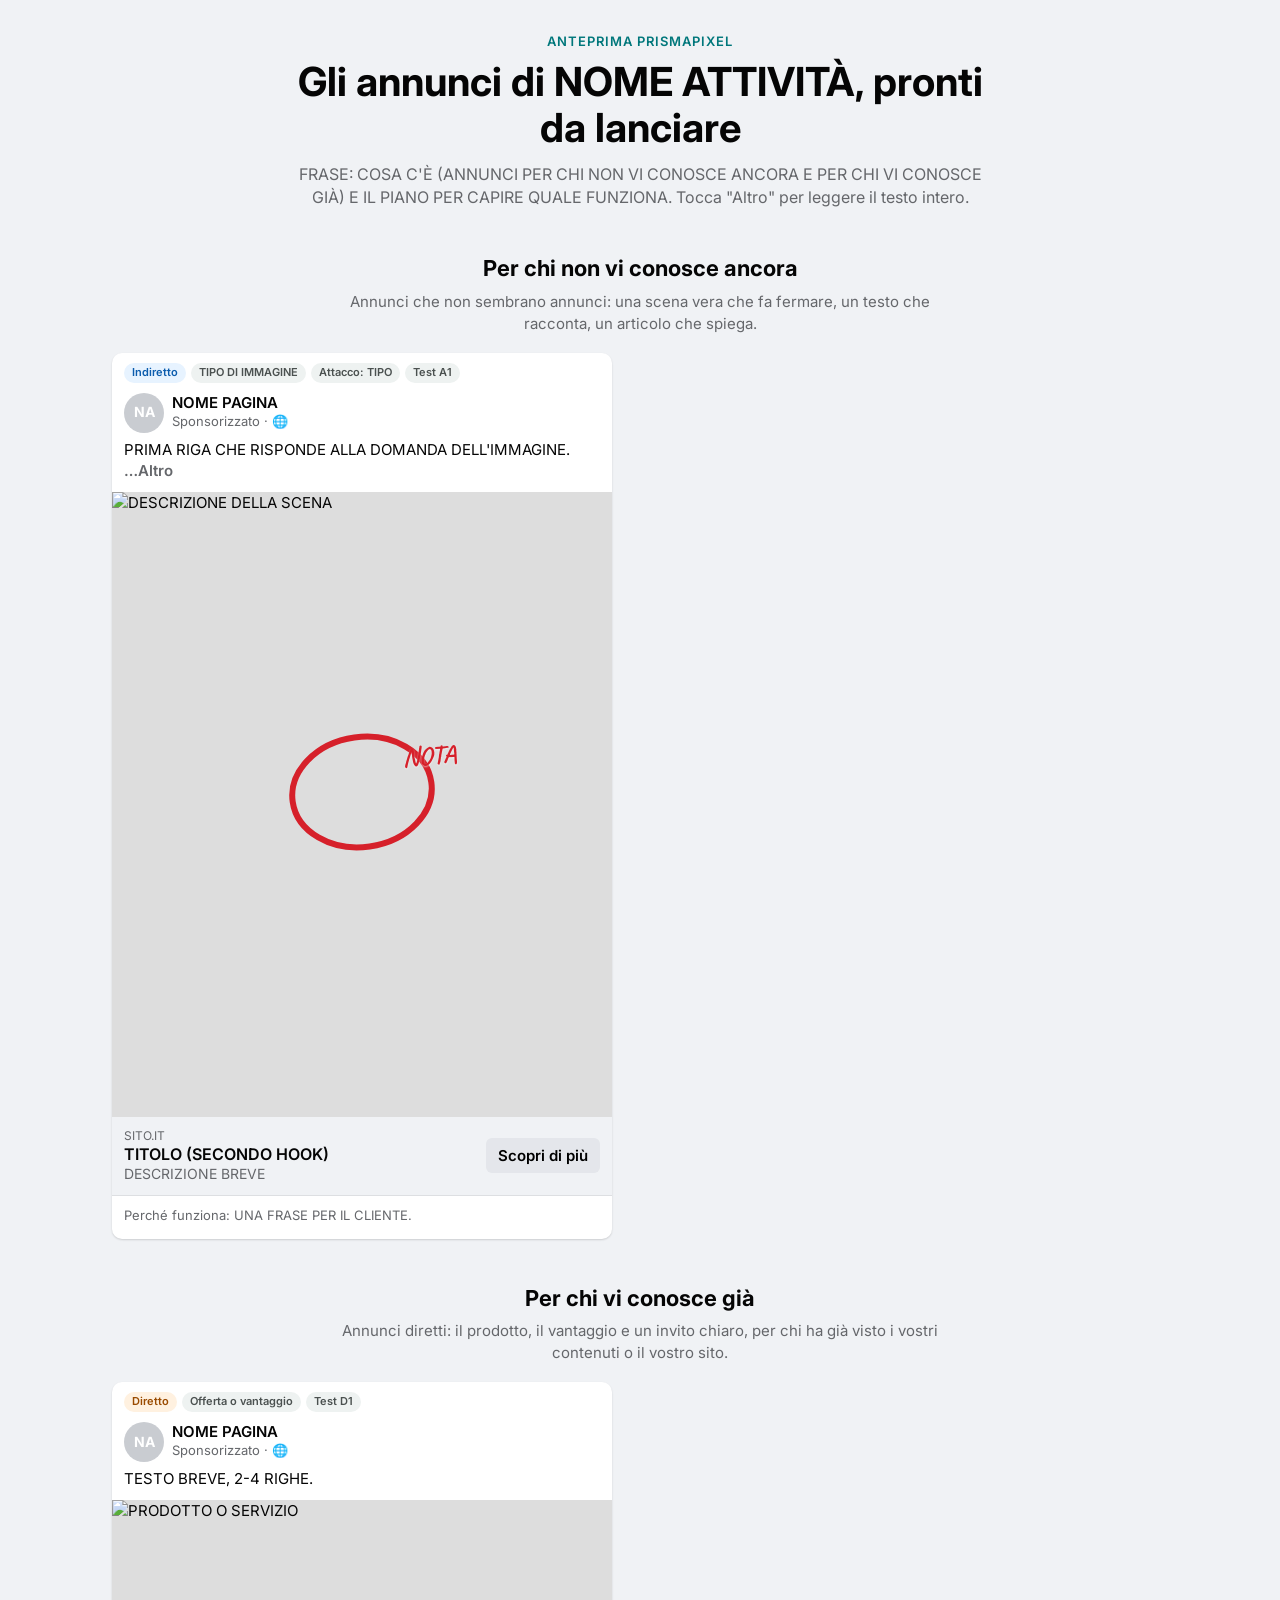
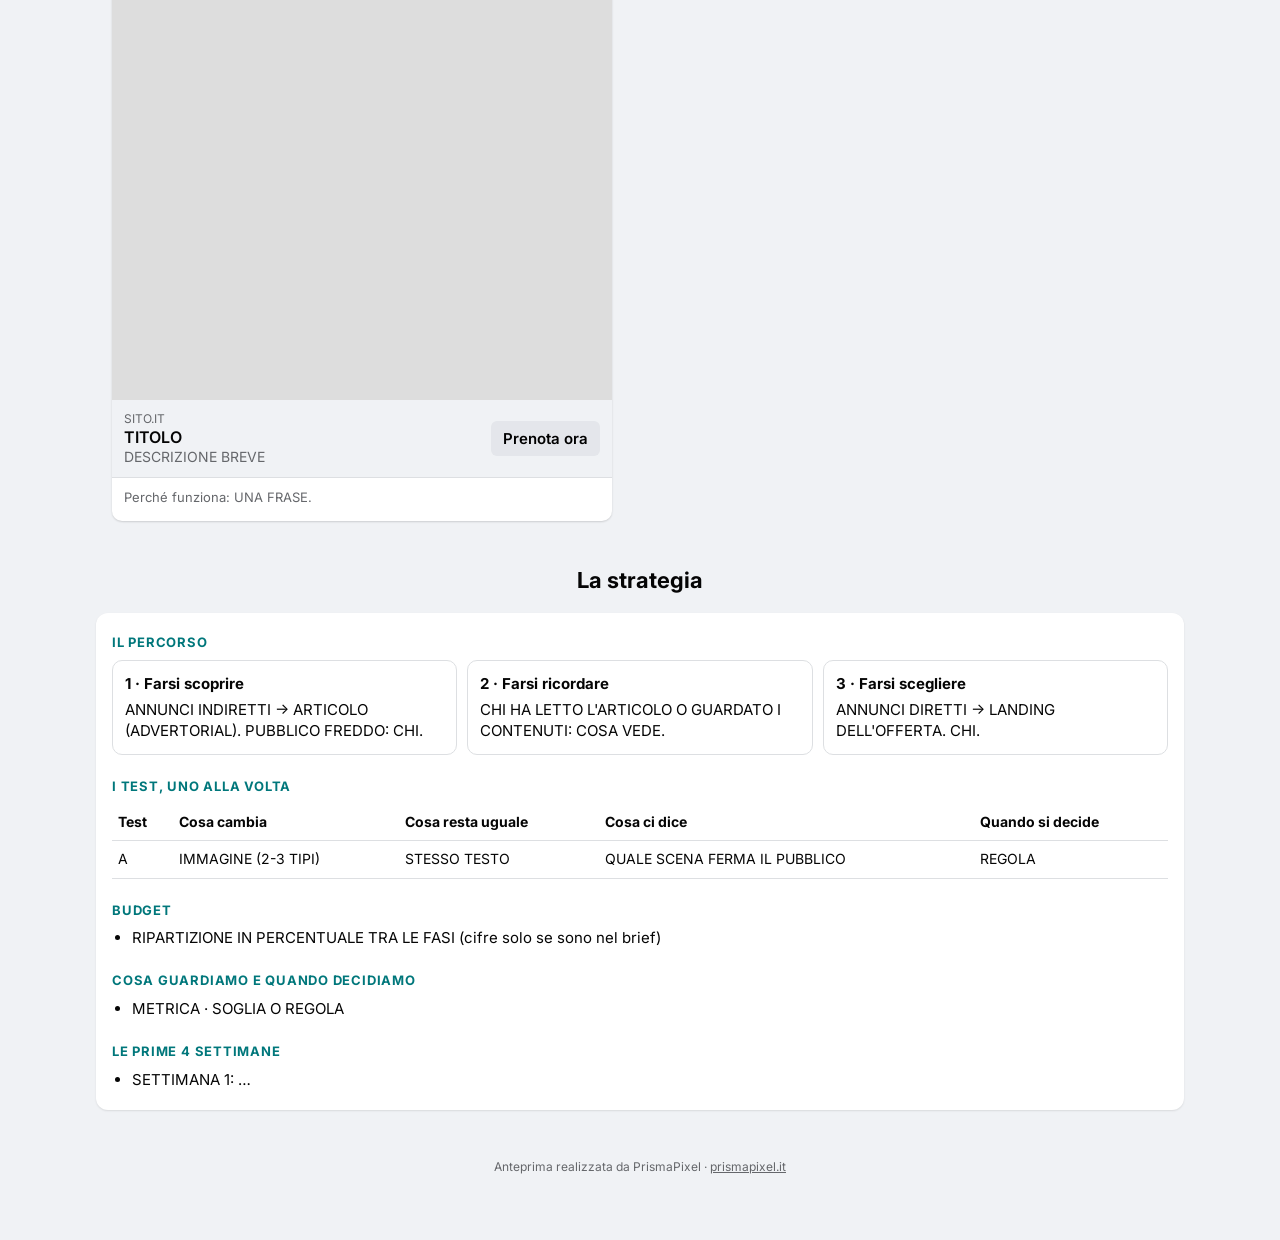
==== ads/_modello/index.html @ 9ed413ec "Agenti Ads (annunci_ads) e Landing per le ads (landing_page) Co-Authored-By: Claude Opus 5.5 <norepl" ====
<!doctype html>
<html lang="it">
<head>
<meta charset="utf-8">
<meta name="viewport" content="width=device-width, initial-scale=1">
<meta name="robots" content="noindex, nofollow">
<title>Annunci per NOME ATTIVITÀ · anteprima PrismaPixel</title>
<meta name="description" content="Le creatività e la strategia di test preparate per NOME ATTIVITÀ.">
<meta property="og:title" content="Gli annunci di NOME ATTIVITÀ, pronti da lanciare">
<meta property="og:description" content="Creatività dirette e indirette, testi e piano di test in anteprima.">
<meta property="og:image" content="URL_IMMAGINE_min.webp">
<!--
  MODELLO DELL'AGENTE ADS · PrismaPixel
  - Pagina = visore neutro. Ogni annuncio è un <article class="ad"> come appare nel feed di Facebook/Instagram.
  - L'immagine è una foto Higgsfield (link _min.webp) dentro .media. Cerchi, frecce e note scritte a mano vanno nel
    livello .note-grafiche SOPRA la foto (SVG o testo in un font calligrafico), mai dentro l'immagine generata.
  - .etichette: tipo (Indiretto/Diretto), tipo di immagine, attacco del testo, fase del funnel, codice del test.
  - Sostituisci i segnaposto MAIUSCOLI e cancella questi commenti prima di pubblicare.
-->
<link rel="preconnect" href="https://fonts.googleapis.com">
<link rel="preconnect" href="https://fonts.gstatic.com" crossorigin>
<link href="https://fonts.googleapis.com/css2?family=Inter:wght@400;500;600;700&family=Caveat:wght@600;700&display=swap" rel="stylesheet">
<style>
:root { --p-bg: #f0f2f5; --p-card: #ffffff; --p-ink: #050505; --p-muted: #65676b; --p-line: #dddfe2; --p-accent: #00777b; --fb-btn: #e4e6eb; }
* { box-sizing: border-box; }
body { margin: 0; background: var(--p-bg); color: var(--p-ink); font: 15px/1.45 'Inter', system-ui, sans-serif; }
.wrap { max-width: 1120px; margin: 0 auto; padding: 32px 16px 64px; }
header.intro { max-width: 700px; margin: 0 auto 28px; text-align: center; }
header.intro .kicker { font-size: 13px; letter-spacing: .08em; text-transform: uppercase; color: var(--p-accent); font-weight: 600; }
header.intro h1 { font-size: clamp(26px, 5vw, 40px); line-height: 1.15; margin: 8px 0 12px; }
header.intro p { color: var(--p-muted); margin: 0; font-size: 16px; }
h2.sezione { font-size: 22px; margin: 44px 0 6px; text-align: center; }
p.sotto { text-align: center; color: var(--p-muted); margin: 0 auto 18px; max-width: 640px; }
.griglia { display: grid; gap: 24px; grid-template-columns: repeat(auto-fill, minmax(min(100%, 360px), 1fr)); align-items: start; }
/* annuncio nel feed */
.ad { background: var(--p-card); border-radius: 10px; box-shadow: 0 1px 2px rgba(0,0,0,.15); overflow: hidden; max-width: 500px; width: 100%; margin: 0 auto; }
.ad .etichette { display: flex; flex-wrap: wrap; gap: 5px; padding: 10px 12px 0; }
.ad .etichette span { font-size: 11px; font-weight: 600; padding: 2px 8px; border-radius: 999px; background: #eef2f1; color: #4b5150; }
.ad .etichette span.indiretto { background: #e7f3ff; color: #0b5cad; }
.ad .etichette span.diretto { background: #fff1e0; color: #9a4b00; }
.ad .testa { display: flex; align-items: center; gap: 8px; padding: 10px 12px 6px; }
.ad .avatar { width: 40px; height: 40px; border-radius: 50%; background: #c9ccd1; display: grid; place-items: center; font-weight: 700; font-size: 14px; color: #fff; }
.ad .nome { font-weight: 600; font-size: 15px; line-height: 1.2; }
.ad .sponsor { font-size: 13px; color: var(--p-muted); }
.ad .testo { padding: 0 12px 10px; white-space: pre-line; }
.ad .testo .resto { display: none; }
.ad .testo.aperto .resto { display: inline; }
.ad .testo button { font: inherit; color: var(--p-muted); font-weight: 600; background: none; border: 0; padding: 0; cursor: pointer; }
.media { position: relative; aspect-ratio: 4 / 5; background: #ddd; overflow: hidden; }
.media.quadrato { aspect-ratio: 1 / 1; }
.media img { position: absolute; inset: 0; width: 100%; height: 100%; object-fit: cover; display: block; }
.note-grafiche { position: absolute; inset: 0; pointer-events: none; }
.note-grafiche svg { position: absolute; inset: 0; width: 100%; height: 100%; }
.nota-mano { position: absolute; font: 700 clamp(18px, 5vw, 26px)/1.1 'Caveat', cursive; color: #d6202a; transform: rotate(-4deg); text-shadow: 0 1px 2px rgba(255,255,255,.6); }
.ad .barra-link { display: flex; align-items: center; gap: 10px; padding: 10px 12px; background: #f0f2f5; }
.ad .barra-link .dati { flex: 1; min-width: 0; }
.ad .dominio { font-size: 12px; color: var(--p-muted); text-transform: uppercase; }
.ad .titolo { font-weight: 600; font-size: 16px; line-height: 1.25; }
.ad .descrizione { font-size: 14px; color: var(--p-muted); white-space: nowrap; overflow: hidden; text-overflow: ellipsis; }
.ad .cta { flex: none; font: 600 15px 'Inter', sans-serif; background: var(--fb-btn); border: 0; border-radius: 6px; padding: 8px 12px; }
.ad .perche { padding: 10px 12px 14px; font-size: 13px; color: var(--p-muted); border-top: 1px solid var(--p-line); }
/* strategia */
.strategia { background: var(--p-card); border-radius: 12px; box-shadow: 0 1px 2px rgba(0,0,0,.1); padding: 20px 16px; margin-top: 16px; }
.strategia h3 { font-size: 13px; letter-spacing: .06em; text-transform: uppercase; color: var(--p-accent); margin: 22px 0 8px; }
.strategia h3:first-child { margin-top: 0; }
.funnel { display: grid; gap: 10px; }
@media (min-width: 760px) { .funnel { grid-template-columns: repeat(3, 1fr); } }
.funnel div { border: 1px solid var(--p-line); border-radius: 10px; padding: 12px; }
.funnel b { display: block; margin-bottom: 4px; }
.tabella { overflow-x: auto; }
.strategia table { width: 100%; border-collapse: collapse; font-size: 14px; min-width: 520px; }
.strategia th, .strategia td { text-align: left; vertical-align: top; padding: 8px 6px; border-bottom: 1px solid var(--p-line); }
.strategia ul { margin: 0; padding-left: 20px; } .strategia li + li { margin-top: 4px; }
footer.fine { margin-top: 48px; text-align: center; font-size: 12px; color: var(--p-muted); }
footer.fine a { color: inherit; }
</style>
</head>
<body>
<div class="wrap">
  <header class="intro">
    <div class="kicker">Anteprima PrismaPixel</div>
    <h1>Gli annunci di NOME ATTIVITÀ, pronti da lanciare</h1>
    <p>FRASE: COSA C'È (ANNUNCI PER CHI NON VI CONOSCE ANCORA E PER CHI VI CONOSCE GIÀ) E IL PIANO PER CAPIRE QUALE FUNZIONA. Tocca "Altro" per leggere il testo intero.</p>
  </header>

  <h2 class="sezione">Per chi non vi conosce ancora</h2>
  <p class="sotto">Annunci che non sembrano annunci: una scena vera che fa fermare, un testo che racconta, un articolo che spiega.</p>
  <div class="griglia">
    <article class="ad">
      <div class="etichette"><span class="indiretto">Indiretto</span><span>TIPO DI IMMAGINE</span><span>Attacco: TIPO</span><span>Test A1</span></div>
      <div class="testa"><div class="avatar">NA</div><div><div class="nome">NOME PAGINA</div><div class="sponsor">Sponsorizzato · 🌐</div></div></div>
      <div class="testo">PRIMA RIGA CHE RISPONDE ALLA DOMANDA DELL'IMMAGINE.<span class="resto">
RESTO DEL TESTO LUNGO (150-400 PAROLE).</span> <button type="button">…Altro</button></div>
      <div class="media">
        <img src="URL_min.webp" alt="DESCRIZIONE DELLA SCENA" width="1080" height="1350" loading="lazy">
        <div class="note-grafiche">
          <!-- esempio: un cerchio rosso disegnato a mano e una nota -->
          <svg viewBox="0 0 100 125" preserveAspectRatio="none" aria-hidden="true"><ellipse cx="50" cy="60" rx="14" ry="11" fill="none" stroke="#d6202a" stroke-width="1.2" transform="rotate(-8 50 60)"/></svg>
          <span class="nota-mano" style="left:58%;top:40%">NOTA</span>
        </div>
      </div>
      <div class="barra-link"><div class="dati"><div class="dominio">SITO.IT</div><div class="titolo">TITOLO (SECONDO HOOK)</div><div class="descrizione">DESCRIZIONE BREVE</div></div><button class="cta" type="button">Scopri di più</button></div>
      <div class="perche">Perché funziona: UNA FRASE PER IL CLIENTE.</div>
    </article>
  </div>

  <h2 class="sezione">Per chi vi conosce già</h2>
  <p class="sotto">Annunci diretti: il prodotto, il vantaggio e un invito chiaro, per chi ha già visto i vostri contenuti o il vostro sito.</p>
  <div class="griglia">
    <article class="ad">
      <div class="etichette"><span class="diretto">Diretto</span><span>Offerta o vantaggio</span><span>Test D1</span></div>
      <div class="testa"><div class="avatar">NA</div><div><div class="nome">NOME PAGINA</div><div class="sponsor">Sponsorizzato · 🌐</div></div></div>
      <div class="testo">TESTO BREVE, 2-4 RIGHE.</div>
      <div class="media quadrato"><img src="URL_min.webp" alt="PRODOTTO O SERVIZIO" width="1080" height="1080" loading="lazy"><div class="note-grafiche"></div></div>
      <div class="barra-link"><div class="dati"><div class="dominio">SITO.IT</div><div class="titolo">TITOLO</div><div class="descrizione">DESCRIZIONE BREVE</div></div><button class="cta" type="button">Prenota ora</button></div>
      <div class="perche">Perché funziona: UNA FRASE.</div>
    </article>
  </div>

  <h2 class="sezione">La strategia</h2>
  <section class="strategia">
    <h3>Il percorso</h3>
    <div class="funnel">
      <div><b>1 · Farsi scoprire</b>ANNUNCI INDIRETTI → ARTICOLO (ADVERTORIAL). PUBBLICO FREDDO: CHI.</div>
      <div><b>2 · Farsi ricordare</b>CHI HA LETTO L'ARTICOLO O GUARDATO I CONTENUTI: COSA VEDE.</div>
      <div><b>3 · Farsi scegliere</b>ANNUNCI DIRETTI → LANDING DELL'OFFERTA. CHI.</div>
    </div>
    <h3>I test, uno alla volta</h3>
    <div class="tabella"><table>
      <thead><tr><th>Test</th><th>Cosa cambia</th><th>Cosa resta uguale</th><th>Cosa ci dice</th><th>Quando si decide</th></tr></thead>
      <tbody><tr><td>A</td><td>IMMAGINE (2-3 TIPI)</td><td>STESSO TESTO</td><td>QUALE SCENA FERMA IL PUBBLICO</td><td>REGOLA</td></tr></tbody>
    </table></div>
    <h3>Budget</h3>
    <ul><li>RIPARTIZIONE IN PERCENTUALE TRA LE FASI (cifre solo se sono nel brief)</li></ul>
    <h3>Cosa guardiamo e quando decidiamo</h3>
    <ul><li>METRICA · SOGLIA O REGOLA</li></ul>
    <h3>Le prime 4 settimane</h3>
    <ul><li>SETTIMANA 1: …</li></ul>
  </section>

  <footer class="fine">Anteprima realizzata da PrismaPixel · <a href="https://prismapixel.it">prismapixel.it</a></footer>
</div>
<script>
document.querySelectorAll('.ad .testo').forEach(t => {
  const b = t.querySelector('button');
  if (!t.querySelector('.resto')) { if (b) b.remove(); return; }
  b.addEventListener('click', () => { t.classList.add('aperto'); b.remove(); });
});
</script>
</body>
</html>
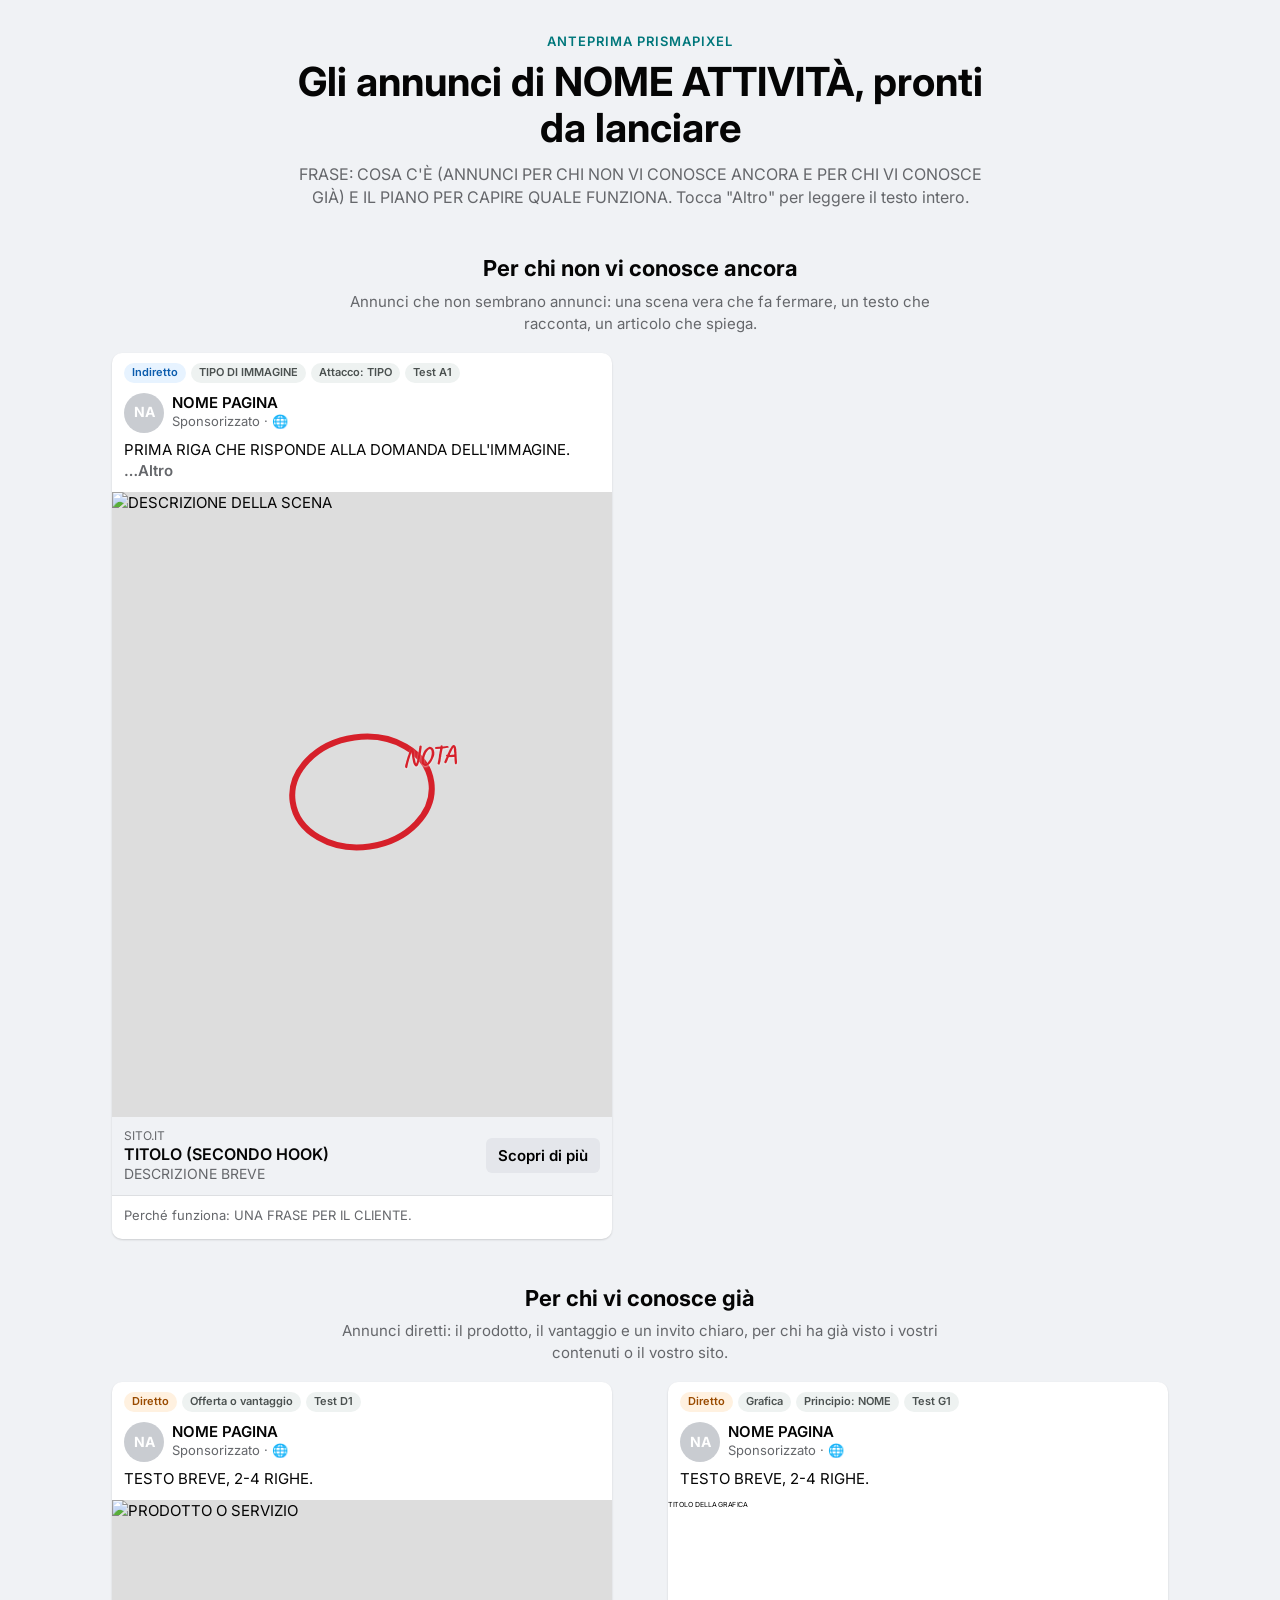
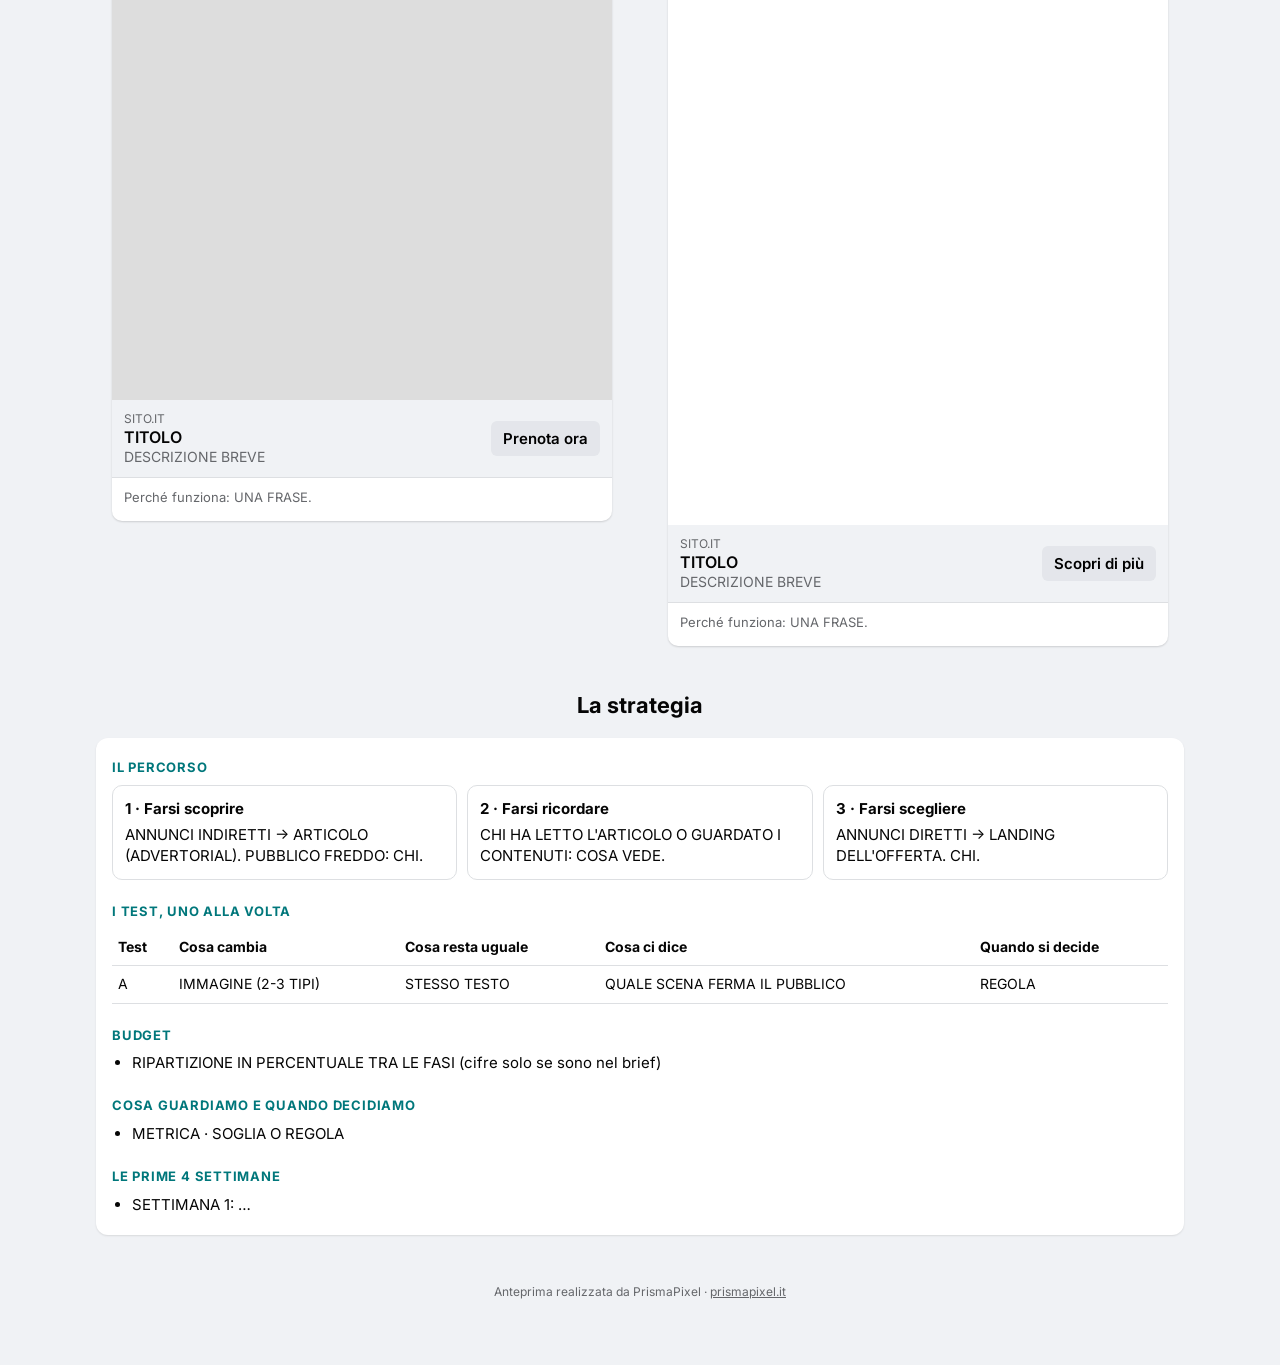
==== commit 9cf505c5: "Agente Ads: grafiche da riferimenti Pinterest e 5 principi; controllo tele negli annunci Co-Authored" ====
--- a/ads/_modello/index.html
+++ b/ads/_modello/index.html
@@ -14,6 +14,10 @@
   - Pagina = visore neutro. Ogni annuncio è un <article class="ad"> come appare nel feed di Facebook/Instagram.
   - L'immagine è una foto Higgsfield (link _min.webp) dentro .media. Cerchi, frecce e note scritte a mano vanno nel
     livello .note-grafiche SOPRA la foto (SVG o testo in un font calligrafico), mai dentro l'immagine generata.
+  - GRAFICHE (annunci statici disegnati): .media.grafica contiene .cornice > .tela (1080x1350, o 1080x1080 con
+    .quadrato). Dentro la tela: la foto Higgsfield come sfondo o parte della composizione e, SOPRA, titolo, testo di
+    supporto, logo e forme in HTML/CSS, con lo stile ricavato dai riferimenti Pinterest (classi .g-, font e colori
+    tuoi). Il testo non si genera mai dentro l'immagine. Margini di sicurezza 64 px (data-margini).
   - .etichette: tipo (Indiretto/Diretto), tipo di immagine, attacco del testo, fase del funnel, codice del test.
   - Sostituisci i segnaposto MAIUSCOLI e cancella questi commenti prima di pubblicare.
 -->
@@ -49,6 +53,9 @@
 .media { position: relative; aspect-ratio: 4 / 5; background: #ddd; overflow: hidden; }
 .media.quadrato { aspect-ratio: 1 / 1; }
 .media img { position: absolute; inset: 0; width: 100%; height: 100%; object-fit: cover; display: block; }
+.media.grafica .cornice { position: absolute; inset: 0; overflow: hidden; }
+.media.grafica .tela { position: absolute; top: 0; left: 0; width: 1080px; height: 1350px; transform-origin: 0 0; overflow: hidden; background: #fff; }
+.media.grafica.quadrato .tela { height: 1080px; }
 .note-grafiche { position: absolute; inset: 0; pointer-events: none; }
 .note-grafiche svg { position: absolute; inset: 0; width: 100%; height: 100%; }
 .nota-mano { position: absolute; font: 700 clamp(18px, 5vw, 26px)/1.1 'Caveat', cursive; color: #d6202a; transform: rotate(-4deg); text-shadow: 0 1px 2px rgba(255,255,255,.6); }
@@ -115,6 +122,18 @@
       <div class="barra-link"><div class="dati"><div class="dominio">SITO.IT</div><div class="titolo">TITOLO</div><div class="descrizione">DESCRIZIONE BREVE</div></div><button class="cta" type="button">Prenota ora</button></div>
       <div class="perche">Perché funziona: UNA FRASE.</div>
     </article>
+    <!-- GRAFICA: annuncio statico disegnato (diretto o indiretto "titolo sopra la foto") -->
+    <article class="ad">
+      <div class="etichette"><span class="diretto">Diretto</span><span>Grafica</span><span>Principio: NOME</span><span>Test G1</span></div>
+      <div class="testa"><div class="avatar">NA</div><div><div class="nome">NOME PAGINA</div><div class="sponsor">Sponsorizzato · 🌐</div></div></div>
+      <div class="testo">TESTO BREVE, 2-4 RIGHE.</div>
+      <div class="media grafica"><div class="cornice"><div class="tela" data-margini="64,64,64,64">
+        <!-- la tua composizione: <img> Higgsfield _min.webp + titolo, supporto, logo in HTML -->
+        TITOLO DELLA GRAFICA
+      </div></div></div>
+      <div class="barra-link"><div class="dati"><div class="dominio">SITO.IT</div><div class="titolo">TITOLO</div><div class="descrizione">DESCRIZIONE BREVE</div></div><button class="cta" type="button">Scopri di più</button></div>
+      <div class="perche">Perché funziona: UNA FRASE.</div>
+    </article>
   </div>
 
   <h2 class="sezione">La strategia</h2>
@@ -141,6 +160,8 @@
   <footer class="fine">Anteprima realizzata da PrismaPixel · <a href="https://prismapixel.it">prismapixel.it</a></footer>
 </div>
 <script>
+function scala() { document.querySelectorAll('.media.grafica').forEach(m => { const t = m.querySelector('.tela'); if (t) t.style.transform = `scale(${m.clientWidth / 1080})`; }); }
+scala(); addEventListener('resize', scala);
 document.querySelectorAll('.ad .testo').forEach(t => {
   const b = t.querySelector('button');
   if (!t.querySelector('.resto')) { if (b) b.remove(); return; }
